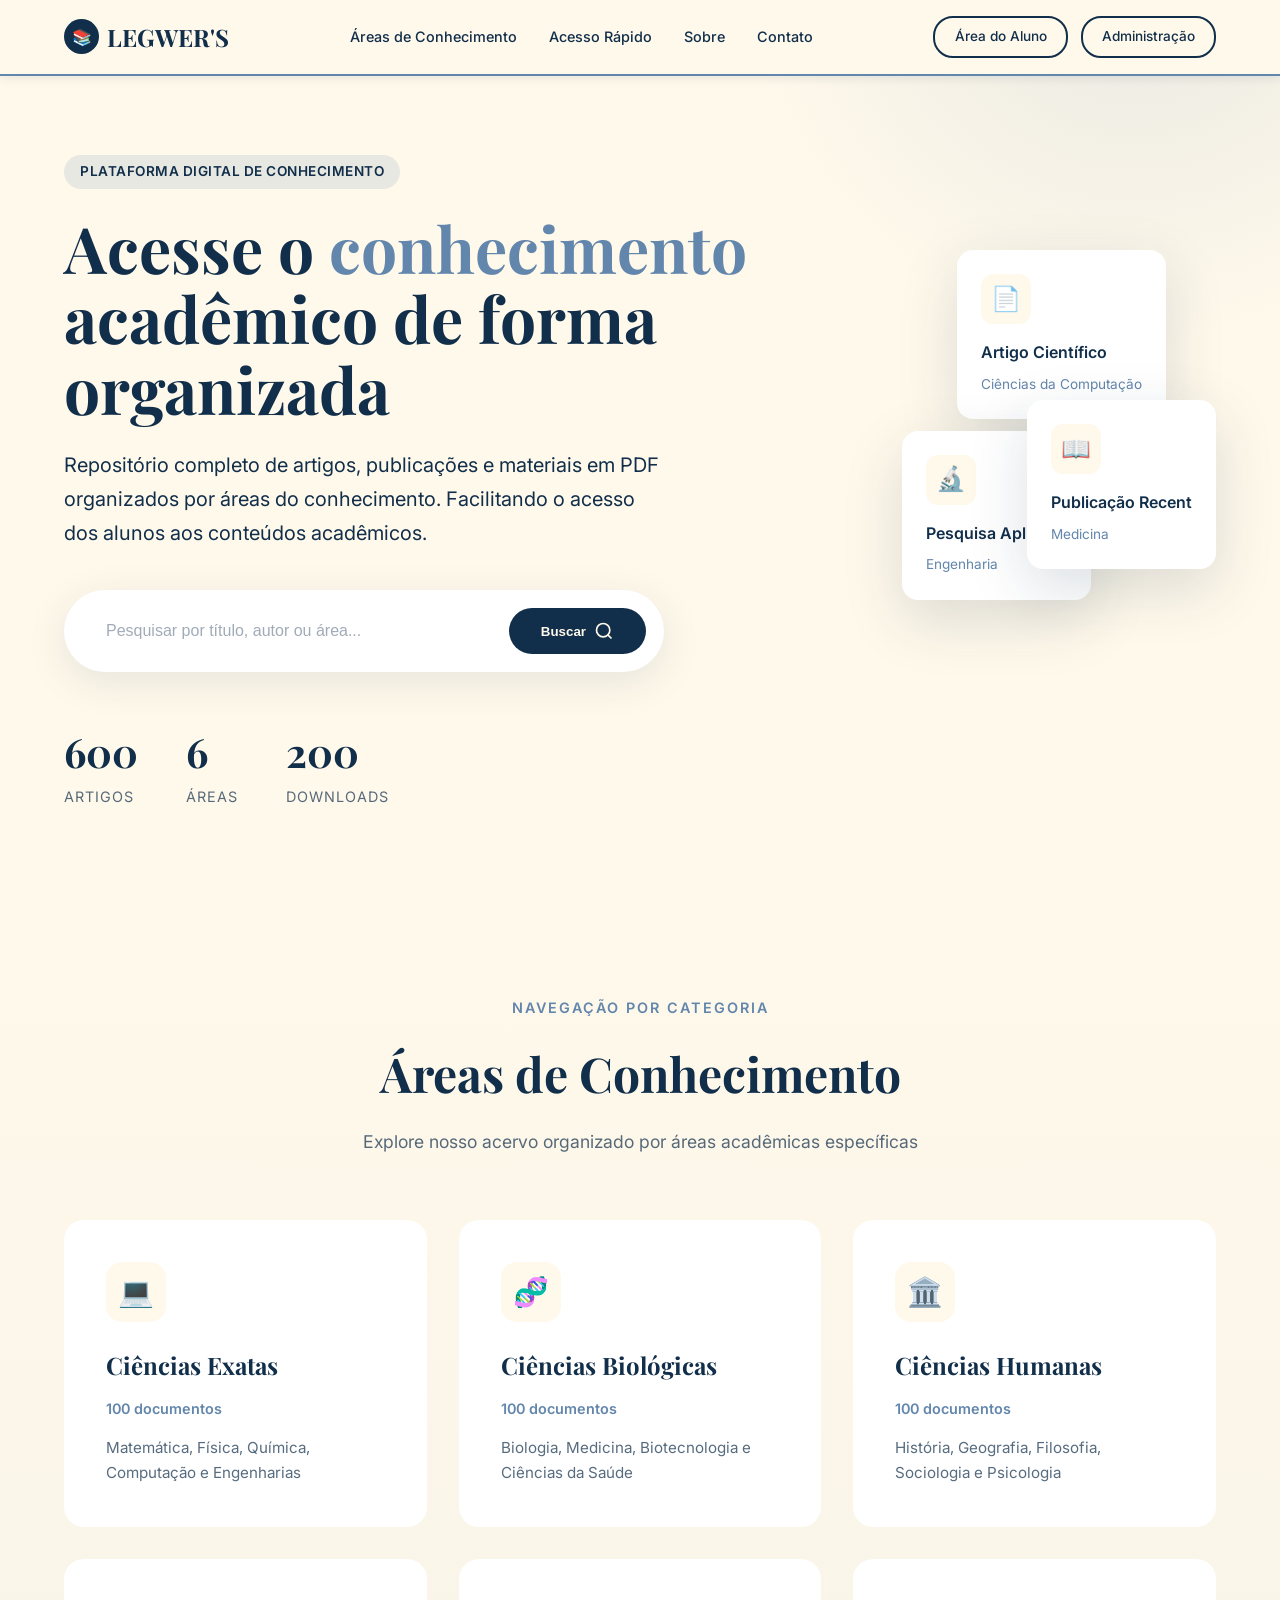
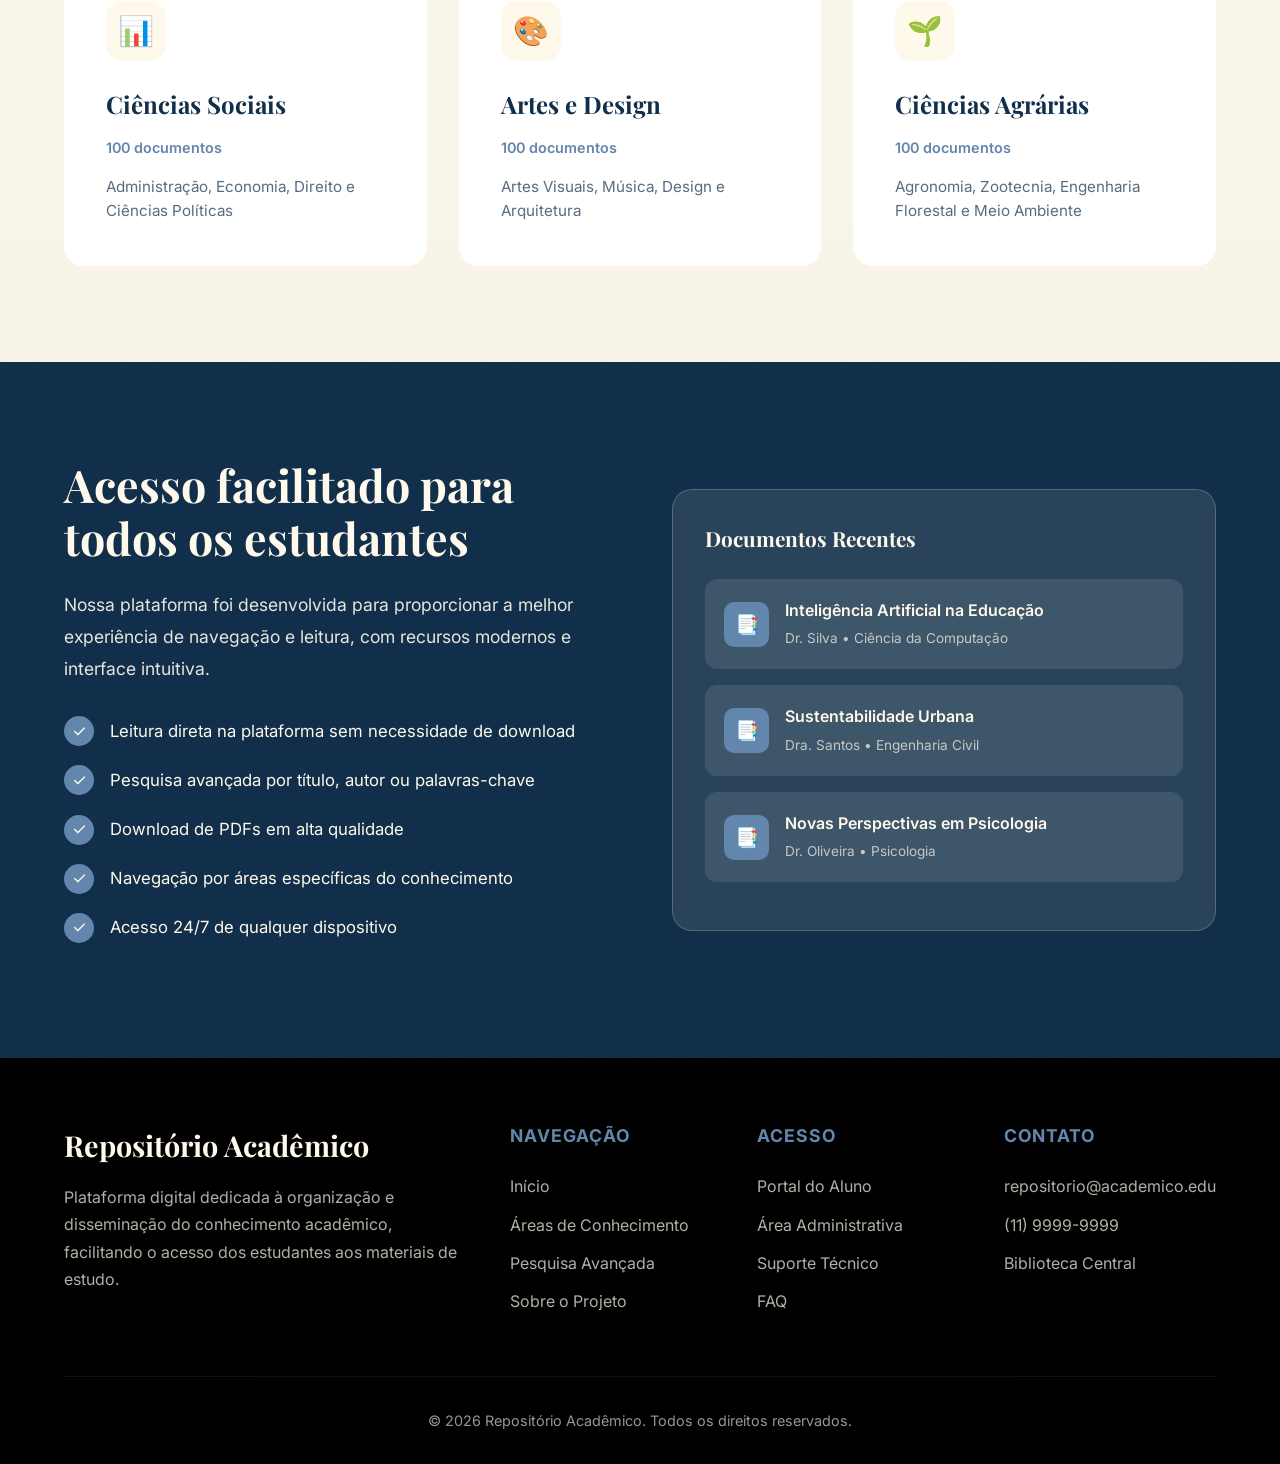
==== index.html @ c34f0406 "Add files via upload" ====
<!DOCTYPE html>
<html lang="pt-BR">
<head>
    <meta charset="UTF-8">
    <meta name="viewport" content="width=device-width, initial-scale=1.0">
    <title>Repositório Acadêmico - Acesso ao Conhecimento</title>
    <link href="https://fonts.googleapis.com/css2?family=Playfair+Display:wght@400;600;700&family=Inter:wght@300;400;500;600&display=swap" rel="stylesheet">
    <style>
        * {
            margin: 0;
            padding: 0;
            box-sizing: border-box;
        }

        :root {
            --bege: #FFF9EB;
            --azul-medio: #6386AC;
            --azul-escuro: #112E4A;
            --preto: #000000;
            --branco: #FFFFFF;
        }

        body {
            font-family: 'Inter', sans-serif;
            background-color: var(--bege);
            color: var(--azul-escuro);
            line-height: 1.6;
            overflow-x: hidden;
        }

        /* Navegação - AJUSTADA */
        nav {
            position: fixed;
            top: 0;
            width: 100%;
            background: rgba(255, 249, 235, 0.98);
            z-index: 1000;
            padding: 1rem 5%;
            display: flex;
            justify-content: space-between;
            align-items: center;
            border-bottom: 2px solid var(--azul-medio);
            box-shadow: 0 2px 10px rgba(17, 46, 74, 0.1);
        }

        .logo {
            font-family: 'Playfair Display', serif;
            font-size: 1.5rem;
            font-weight: 700;
            color: var(--azul-escuro);
            text-decoration: none;
            display: flex;
            align-items: center;
            gap: 0.5rem;
        }

        .logo-icon {
            width: 35px;
            height: 35px;
            background: var(--azul-escuro);
            border-radius: 50%;
            display: flex;
            align-items: center;
            justify-content: center;
            color: var(--bege);
            font-size: 1rem;
        }

        .nav-links {
            display: flex;
            gap: 2rem;
            list-style: none;
        }

        .nav-links a {
            text-decoration: none;
            color: var(--azul-escuro);
            font-weight: 500;
            font-size: 0.9rem;
            position: relative;
            transition: color 0.3s ease;
            padding: 0.5rem 0;
        }

        .nav-links a::after {
            content: '';
            position: absolute;
            bottom: 0;
            left: 0;
            width: 0;
            height: 2px;
            background: var(--azul-medio);
            transition: width 0.3s ease;
        }

        .nav-links a:hover::after {
            width: 100%;
        }

        .nav-links a:hover {
            color: var(--azul-medio);
        }

        .nav-buttons {
            display: flex;
            gap: 0.8rem;
        }

        /* Botões AJUSTADOS - mesmo formato, tamanho moderado */
        .btn {
            padding: 0.5rem 1.2rem;
            border-radius: 20px;
            text-decoration: none;
            font-weight: 500;
            font-size: 0.85rem;
            transition: all 0.3s ease;
            cursor: pointer;
            border: 2px solid var(--azul-escuro);
            min-width: 120px;
            text-align: center;
        }

        /* Botão Área do Aluno - outline */
        .btn-outline {
            color: var(--azul-escuro);
            background: transparent;
        }

        .btn-outline:hover {
            background: var(--azul-escuro);
            color: var(--bege);
        }

        /* Botão Administração - AJUSTADO para ter o mesmo efeito de inversão */
        .btn-primary {
            color: var(--azul-escuro);
            background: transparent;
        }

        .btn-primary:hover {
            background: var(--azul-escuro);
            color: var(--bege)
        }

        /* Hero Section */
        .hero {
            min-height: 100vh;
            display: flex;
            align-items: center;
            padding: 8rem 5% 4rem;
            position: relative;
            overflow: hidden;
        }

        .hero::before {
            content: '';
            position: absolute;
            top: -50%;
            right: -20%;
            width: 800px;
            height: 800px;
            background: radial-gradient(circle, rgba(99, 134, 172, 0.15) 0%, transparent 70%);
            border-radius: 50%;
            animation: pulse 8s ease-in-out infinite;
        }

        @keyframes pulse {
            0%, 100% { transform: scale(1); opacity: 0.5; }
            50% { transform: scale(1.1); opacity: 0.8; }
        }

        .hero-content {
            max-width: 700px;
            z-index: 2;
        }

        .hero-tag {
            display: inline-block;
            padding: 0.4rem 1rem;
            background: rgba(99, 134, 172, 0.15);
            color: var(--azul-escuro);
            border-radius: 20px;
            font-size: 0.85rem;
            font-weight: 600;
            margin-bottom: 1.5rem;
            letter-spacing: 0.5px;
            text-transform: uppercase;
        }

        .hero h1 {
            font-family: 'Playfair Display', serif;
            font-size: 4rem;
            line-height: 1.1;
            margin-bottom: 1.5rem;
            color: var(--azul-escuro);
            font-weight: 700;
        }

        .hero h1 span {
            color: var(--azul-medio);
            position: relative;
        }

        .hero-description {
            font-size: 1.25rem;
            color: var(--azul-escuro);
            opacity: 0.8;
            margin-bottom: 2.5rem;
            max-width: 600px;
            line-height: 1.7;
        }

        .search-box {
            background: var(--branco);
            padding: 1rem;
            border-radius: 50px;
            display: flex;
            box-shadow: 0 10px 40px rgba(17, 46, 74, 0.1);
            max-width: 600px;
            margin-bottom: 3rem;
            border: 2px solid transparent;
            transition: all 0.3s ease;
        }

        .search-box:focus-within {
            border-color: var(--azul-medio);
            box-shadow: 0 10px 40px rgba(99, 134, 172, 0.2);
        }

        .search-box input {
            flex: 1;
            border: none;
            outline: none;
            padding: 0.8rem 1.5rem;
            font-size: 1rem;
            color: var(--azul-escuro);
            background: transparent;
        }

        .search-box input::placeholder {
            color: rgba(17, 46, 74, 0.4);
        }

        .search-btn {
            background: var(--azul-escuro);
            color: var(--bege);
            border: none;
            padding: 0.8rem 2rem;
            border-radius: 30px;
            cursor: pointer;
            font-weight: 600;
            transition: all 0.3s ease;
            display: flex;
            align-items: center;
            gap: 0.5rem;
        }

        .search-btn:hover {
            background: var(--azul-medio);
            transform: scale(1.05);
        }

        .stats {
            display: flex;
            gap: 3rem;
        }

        .stat-item {
            text-align: left;
        }

        .stat-number {
            font-family: 'Playfair Display', serif;
            font-size: 2.5rem;
            font-weight: 700;
            color: var(--azul-escuro);
            display: block;
        }

        .stat-label {
            font-size: 0.9rem;
            color: var(--azul-escuro);
            opacity: 0.7;
            text-transform: uppercase;
            letter-spacing: 1px;
        }

        /* Hero Image/Illustration */
        .hero-visual {
            position: absolute;
            right: 5%;
            top: 50%;
            transform: translateY(-50%);
            width: 500px;
            height: 500px;
            z-index: 1;
        }

        .floating-card {
            position: absolute;
            background: var(--branco);
            padding: 1.5rem;
            border-radius: 16px;
            box-shadow: 0 20px 60px rgba(17, 46, 74, 0.15);
            animation: float 6s ease-in-out infinite;
        }

        .floating-card:nth-child(1) {
            top: 10%;
            right: 10%;
            animation-delay: 0s;
        }

        .floating-card:nth-child(2) {
            bottom: 20%;
            right: 25%;
            animation-delay: 2s;
        }

        .floating-card:nth-child(3) {
            top: 40%;
            right: 0%;
            animation-delay: 4s;
        }

        @keyframes float {
            0%, 100% { transform: translateY(0px); }
            50% { transform: translateY(-20px); }
        }

        .card-icon {
            width: 50px;
            height: 50px;
            background: var(--bege);
            border-radius: 12px;
            display: flex;
            align-items: center;
            justify-content: center;
            margin-bottom: 1rem;
            font-size: 1.5rem;
        }

        .card-title {
            font-weight: 600;
            color: var(--azul-escuro);
            margin-bottom: 0.5rem;
        }

        .card-meta {
            font-size: 0.85rem;
            color: var(--azul-medio);
        }

        /* Áreas de Conhecimento */
        .areas-section {
            padding: 6rem 5%;
            background: linear-gradient(to bottom, var(--bege), rgba(99, 134, 172, 0.05));
        }

        .section-header {
            text-align: center;
            margin-bottom: 4rem;
        }

        .section-tag {
            color: var(--azul-medio);
            font-weight: 600;
            text-transform: uppercase;
            letter-spacing: 2px;
            font-size: 0.9rem;
            margin-bottom: 1rem;
            display: block;
        }

        .section-title {
            font-family: 'Playfair Display', serif;
            font-size: 3rem;
            color: var(--azul-escuro);
            margin-bottom: 1rem;
        }

        .section-subtitle {
            color: var(--azul-escuro);
            opacity: 0.7;
            font-size: 1.1rem;
            max-width: 600px;
            margin: 0 auto;
        }

        .areas-grid {
            display: grid;
            grid-template-columns: repeat(auto-fit, minmax(280px, 1fr));
            gap: 2rem;
            max-width: 1200px;
            margin: 0 auto;
        }

        .area-card {
            background: var(--branco);
            padding: 2.5rem;
            border-radius: 20px;
            transition: all 0.4s ease;
            cursor: pointer;
            border: 2px solid transparent;
            position: relative;
            overflow: hidden;
        }

        .area-card::before {
            content: '';
            position: absolute;
            top: 0;
            left: 0;
            width: 100%;
            height: 4px;
            background: var(--azul-medio);
            transform: scaleX(0);
            transition: transform 0.4s ease;
        }

        .area-card:hover {
            transform: translateY(-10px);
            box-shadow: 0 20px 40px rgba(17, 46, 74, 0.1);
            border-color: rgba(99, 134, 172, 0.3);
        }

        .area-card:hover::before {
            transform: scaleX(1);
        }

        .area-icon {
            width: 60px;
            height: 60px;
            background: var(--bege);
            border-radius: 16px;
            display: flex;
            align-items: center;
            justify-content: center;
            font-size: 1.8rem;
            margin-bottom: 1.5rem;
            transition: all 0.3s ease;
        }

        .area-card:hover .area-icon {
            background: var(--azul-escuro);
            transform: scale(1.1);
        }

        .area-title {
            font-family: 'Playfair Display', serif;
            font-size: 1.5rem;
            color: var(--azul-escuro);
            margin-bottom: 0.8rem;
        }

        .area-count {
            color: var(--azul-medio);
            font-size: 0.9rem;
            font-weight: 600;
            margin-bottom: 1rem;
        }

        .area-desc {
            color: var(--azul-escuro);
            opacity: 0.7;
            font-size: 0.95rem;
            line-height: 1.6;
        }

        /* Destaques */
        .highlights-section {
            padding: 6rem 5%;
            background: var(--azul-escuro);
            color: var(--bege);
            position: relative;
            overflow: hidden;
        }

        .highlights-section::before {
            content: '';
            position: absolute;
            top: 0;
            left: 0;
            width: 100%;
            height: 100%;
            background: url("data:image/svg+xml,%3Csvg width='60' height='60' viewBox='0 0 60 60' xmlns='http://www.w3.org/2000/svg'%3E%3Cg fill='none' fill-rule='evenodd'%3E%3Cg fill='%236386ac' fill-opacity='0.1'%3E%3Cpath d='M36 34v-4h-2v4h-4v2h4v4h2v-4h4v-2h-4zm0-30V0h-2v4h-4v2h4v4h2V6h4V4h-4zM6 34v-4H4v4H0v2h4v4h2v-4h4v-2H6zM6 4V0H4v4H0v2h4v4h2V6h4V4H6z'/%3E%3C/g%3E%3C/g%3E%3C/svg%3E");
            opacity: 0.3;
        }

        .highlights-content {
            max-width: 1200px;
            margin: 0 auto;
            display: grid;
            grid-template-columns: 1fr 1fr;
            gap: 4rem;
            align-items: center;
            position: relative;
            z-index: 1;
        }

        .highlights-text h2 {
            font-family: 'Playfair Display', serif;
            font-size: 2.8rem;
            margin-bottom: 1.5rem;
            line-height: 1.2;
        }

        .highlights-text p {
            font-size: 1.1rem;
            opacity: 0.9;
            margin-bottom: 2rem;
            line-height: 1.8;
        }

        .feature-list {
            list-style: none;
            space-y: 1rem;
        }

        .feature-list li {
            display: flex;
            align-items: center;
            gap: 1rem;
            margin-bottom: 1.2rem;
            font-size: 1.05rem;
        }

        .feature-icon {
            width: 30px;
            height: 30px;
            background: var(--azul-medio);
            border-radius: 50%;
            display: flex;
            align-items: center;
            justify-content: center;
            flex-shrink: 0;
        }

        .highlights-image {
            position: relative;
        }

        .image-frame {
            background: rgba(255, 249, 235, 0.1);
            border-radius: 20px;
            padding: 2rem;
            backdrop-filter: blur(10px);
            border: 1px solid rgba(255, 249, 235, 0.2);
        }

        .recent-docs {
            space-y: 1rem;
        }

        .doc-item {
            background: rgba(255, 249, 235, 0.1);
            padding: 1.2rem;
            border-radius: 12px;
            margin-bottom: 1rem;
            display: flex;
            align-items: center;
            gap: 1rem;
            transition: all 0.3s ease;
            cursor: pointer;
        }

        .doc-item:hover {
            background: rgba(255, 249, 235, 0.2);
            transform: translateX(10px);
        }

        .doc-icon {
            width: 45px;
            height: 45px;
            background: var(--azul-medio);
            border-radius: 10px;
            display: flex;
            align-items: center;
            justify-content: center;
            font-size: 1.2rem;
        }

        .doc-info h4 {
            font-size: 1rem;
            margin-bottom: 0.3rem;
            font-weight: 600;
        }

        .doc-info p {
            font-size: 0.85rem;
            opacity: 0.7;
            margin: 0;
        }

        /* Footer */
        footer {
            background: var(--preto);
            color: var(--bege);
            padding: 4rem 5% 2rem;
        }

        .footer-content {
            max-width: 1200px;
            margin: 0 auto;
            display: grid;
            grid-template-columns: 2fr 1fr 1fr 1fr;
            gap: 3rem;
            margin-bottom: 3rem;
        }

        .footer-brand h3 {
            font-family: 'Playfair Display', serif;
            font-size: 1.8rem;
            margin-bottom: 1rem;
        }

        .footer-brand p {
            opacity: 0.7;
            line-height: 1.7;
            margin-bottom: 1.5rem;
        }

        .footer-section h4 {
            font-size: 1.1rem;
            margin-bottom: 1.5rem;
            color: var(--azul-medio);
            text-transform: uppercase;
            letter-spacing: 1px;
        }

        .footer-section ul {
            list-style: none;
        }

        .footer-section li {
            margin-bottom: 0.8rem;
        }

        .footer-section a {
            color: var(--bege);
            text-decoration: none;
            opacity: 0.7;
            transition: all 0.3s ease;
        }

        .footer-section a:hover {
            opacity: 1;
            color: var(--azul-medio);
            padding-left: 5px;
        }

        .footer-bottom {
            border-top: 1px solid rgba(255, 249, 235, 0.1);
            padding-top: 2rem;
            text-align: center;
            opacity: 0.6;
            font-size: 0.9rem;
        }

        /* Responsividade */
        @media (max-width: 968px) {
            .hero {
                flex-direction: column;
                text-align: center;
                padding-top: 7rem;
            }

            .hero h1 {
                font-size: 2.8rem;
            }

            .hero-visual {
                position: relative;
                right: auto;
                top: auto;
                transform: none;
                width: 100%;
                height: 300px;
                margin-top: 3rem;
            }

            .stats {
                justify-content: center;
            }

            .highlights-content {
                grid-template-columns: 1fr;
            }

            .footer-content {
                grid-template-columns: 1fr 1fr;
            }

            .nav-links {
                display: none;
            }
            
            /* Ajuste dos botões no mobile */
            .nav-buttons {
                gap: 0.5rem;
            }
            
            .btn {
                padding: 0.4rem 0.8rem;
                font-size: 0.8rem;
                min-width: 100px;
            }
        }

        @media (max-width: 600px) {
            .hero h1 {
                font-size: 2.2rem;
            }

            .search-box {
                flex-direction: column;
                border-radius: 20px;
            }

            .search-btn {
                width: 100%;
                justify-content: center;
            }

            .stats {
                flex-direction: column;
                gap: 1.5rem;
                align-items: center;
            }

            .footer-content {
                grid-template-columns: 1fr;
            }
        }

        /* Animações de entrada */
        .fade-in {
            opacity: 0;
            transform: translateY(30px);
            animation: fadeIn 0.8s ease forwards;
        }

        @keyframes fadeIn {
            to {
                opacity: 1;
                transform: translateY(0);
            }
        }

        .delay-1 { animation-delay: 0.2s; }
        .delay-2 { animation-delay: 0.4s; }
        .delay-3 { animation-delay: 0.6s; }
    </style>
</head>
<body>
    <!-- Navegação - AJUSTADA -->
    <nav>
        <a href="#" class="logo">
            <div class="logo-icon">📚</div>
            LEGWER'S
        </a>
        
        <ul class="nav-links">
            <li><a href="#areas">Áreas de Conhecimento</a></li>
            <li><a href="#acesso">Acesso Rápido</a></li>
            <li><a href="#sobre">Sobre</a></li>
            <li><a href="#contato">Contato</a></li>
        </ul>

        <div class="nav-buttons">
            <a href="#" class="btn btn-outline">Área do Aluno</a>
            <a href="#" class="btn btn-primary">Administração</a>
        </div>
    </nav>

    <!-- Hero Section -->
    <section class="hero">
        <div class="hero-content">
            <span class="hero-tag fade-in">Plataforma Digital de Conhecimento</span>
            <h1 class="fade-in delay-1">
                Acesse o <span>conhecimento</span> acadêmico de forma organizada
            </h1>
            <p class="hero-description fade-in delay-2">
                Repositório completo de artigos, publicações e materiais em PDF organizados por áreas do conhecimento. Facilitando o acesso dos alunos aos conteúdos acadêmicos.
            </p>

            <div class="search-box fade-in delay-2">
                <input type="text" placeholder="Pesquisar por título, autor ou área...">
                <button class="search-btn">
                    <span>Buscar</span>
                    <svg width="20" height="20" viewBox="0 0 24 24" fill="none" stroke="currentColor" stroke-width="2">
                        <circle cx="11" cy="11" r="8"></circle>
                        <path d="m21 21-4.35-4.35"></path>
                    </svg>
                </button>
            </div>

            <div class="stats fade-in delay-3">
                <div class="stat-item">
                    <span class="stat-number">600</span>
                    <span class="stat-label">Artigos</span>
                </div>
                <div class="stat-item">
                    <span class="stat-number">6</span>
                    <span class="stat-label">Áreas</span>
                </div>
                <div class="stat-item">
                    <span class="stat-number">200</span>
                    <span class="stat-label">Downloads</span>
                </div>
            </div>
        </div>

        <div class="hero-visual">
            <div class="floating-card">
                <div class="card-icon">📄</div>
                <div class="card-title">Artigo Científico</div>
                <div class="card-meta">Ciências da Computação</div>
            </div>
            <div class="floating-card">
                <div class="card-icon">🔬</div>
                <div class="card-title">Pesquisa Aplicada</div>
                <div class="card-meta">Engenharia</div>
            </div>
            <div class="floating-card">
                <div class="card-icon">📖</div>
                <div class="card-title">Publicação Recent</div>
                <div class="card-meta">Medicina</div>
            </div>
        </div>
    </section>

    <!-- Áreas de Conhecimento -->
    <section class="areas-section" id="areas">
        <div class="section-header">
            <span class="section-tag">Navegação por Categoria</span>
            <h2 class="section-title">Áreas de Conhecimento</h2>
            <p class="section-subtitle">Explore nosso acervo organizado por áreas acadêmicas específicas</p>
        </div>

        <div class="areas-grid">
            <div class="area-card">
                <div class="area-icon">💻</div>
                <h3 class="area-title">Ciências Exatas</h3>
                <div class="area-count">100 documentos</div>
                <p class="area-desc">Matemática, Física, Química, Computação e Engenharias</p>
            </div>

            <div class="area-card">
                <div class="area-icon">🧬</div>
                <h3 class="area-title">Ciências Biológicas</h3>
                <div class="area-count">100 documentos</div>
                <p class="area-desc">Biologia, Medicina, Biotecnologia e Ciências da Saúde</p>
            </div>

            <div class="area-card">
                <div class="area-icon">🏛️</div>
                <h3 class="area-title">Ciências Humanas</h3>
                <div class="area-count">100 documentos</div>
                <p class="area-desc">História, Geografia, Filosofia, Sociologia e Psicologia</p>
            </div>

            <div class="area-card">
                <div class="area-icon">📊</div>
                <h3 class="area-title">Ciências Sociais</h3>
                <div class="area-count">100 documentos</div>
                <p class="area-desc">Administração, Economia, Direito e Ciências Políticas</p>
            </div>

            <div class="area-card">
                <div class="area-icon">🎨</div>
                <h3 class="area-title">Artes e Design</h3>
                <div class="area-count">100 documentos</div>
                <p class="area-desc">Artes Visuais, Música, Design e Arquitetura</p>
            </div>

            <div class="area-card">
                <div class="area-icon">🌱</div>
                <h3 class="area-title">Ciências Agrárias</h3>
                <div class="area-count">100 documentos</div>
                <p class="area-desc">Agronomia, Zootecnia, Engenharia Florestal e Meio Ambiente</p>
            </div>
        </div>
    </section>

    <!-- Destaques -->
    <section class="highlights-section">
        <div class="highlights-content">
            <div class="highlights-text">
                <h2>Acesso facilitado para todos os estudantes</h2>
                <p>Nossa plataforma foi desenvolvida para proporcionar a melhor experiência de navegação e leitura, com recursos modernos e interface intuitiva.</p>
                
                <ul class="feature-list">
                    <li>
                        <span class="feature-icon">✓</span>
                        <span>Leitura direta na plataforma sem necessidade de download</span>
                    </li>
                    <li>
                        <span class="feature-icon">✓</span>
                        <span>Pesquisa avançada por título, autor ou palavras-chave</span>
                    </li>
                    <li>
                        <span class="feature-icon">✓</span>
                        <span>Download de PDFs em alta qualidade</span>
                    </li>
                    <li>
                        <span class="feature-icon">✓</span>
                        <span>Navegação por áreas específicas do conhecimento</span>
                    </li>
                    <li>
                        <span class="feature-icon">✓</span>
                        <span>Acesso 24/7 de qualquer dispositivo</span>
                    </li>
                </ul>
            </div>

            <div class="highlights-image">
                <div class="image-frame">
                    <h3 style="margin-bottom: 1.5rem; font-family: 'Playfair Display', serif; font-size: 1.3rem;">Documentos Recentes</h3>
                    <div class="recent-docs">
                        <div class="doc-item">
                            <div class="doc-icon">📑</div>
                            <div class="doc-info">
                                <h4>Inteligência Artificial na Educação</h4>
                                <p>Dr. Silva • Ciência da Computação</p>
                            </div>
                        </div>
                        <div class="doc-item">
                            <div class="doc-icon">📑</div>
                            <div class="doc-info">
                                <h4>Sustentabilidade Urbana</h4>
                                <p>Dra. Santos • Engenharia Civil</p>
                            </div>
                        </div>
                        <div class="doc-item">
                            <div class="doc-icon">📑</div>
                            <div class="doc-info">
                                <h4>Novas Perspectivas em Psicologia</h4>
                                <p>Dr. Oliveira • Psicologia</p>
                            </div>
                        </div>
                    </div>
                </div>
            </div>
        </div>
    </section>

    <!-- Footer -->
    <footer>
        <div class="footer-content">
            <div class="footer-brand">
                <h3>Repositório Acadêmico</h3>
                <p>Plataforma digital dedicada à organização e disseminação do conhecimento acadêmico, facilitando o acesso dos estudantes aos materiais de estudo.</p>
            </div>
            
            <div class="footer-section">
                <h4>Navegação</h4>
                <ul>
                    <li><a href="#">Início</a></li>
                    <li><a href="#">Áreas de Conhecimento</a></li>
                    <li><a href="#">Pesquisa Avançada</a></li>
                    <li><a href="#">Sobre o Projeto</a></li>
                </ul>
            </div>

            <div class="footer-section">
                <h4>Acesso</h4>
                <ul>
                    <li><a href="#">Portal do Aluno</a></li>
                    <li><a href="#">Área Administrativa</a></li>
                    <li><a href="#">Suporte Técnico</a></li>
                    <li><a href="#">FAQ</a></li>
                </ul>
            </div>

            <div class="footer-section">
                <h4>Contato</h4>
                <ul>
                    <li><a href="#">repositorio@academico.edu</a></li>
                    <li><a href="#">(11) 9999-9999</a></li>
                    <li><a href="#">Biblioteca Central</a></li>
                </ul>
            </div>
        </div>

        <div class="footer-bottom">
            <p>&copy; 2026 Repositório Acadêmico. Todos os direitos reservados.</p>
        </div>
    </footer>

    <script>
        // Animação suave ao rolar
        document.querySelectorAll('a[href^="#"]').forEach(anchor => {
            anchor.addEventListener('click', function (e) {
                e.preventDefault();
                const target = document.querySelector(this.getAttribute('href'));
                if (target) {
                    target.scrollIntoView({
                        behavior: 'smooth',
                        block: 'start'
                    });
                }
            });
        });

        // Efeito de navegação ao rolar
        window.addEventListener('scroll', () => {
            const nav = document.querySelector('nav');
            if (window.scrollY > 50) {
                nav.style.boxShadow = '0 2px 20px rgba(17, 46, 74, 0.1)';
            } else {
                nav.style.boxShadow = '0 2px 10px rgba(17, 46, 74, 0.1)';
            }
        });

        // Animação de entrada dos cards
        const observerOptions = {
            threshold: 0.1,
            rootMargin: '0px 0px -50px 0px'
        };

        const observer = new IntersectionObserver((entries) => {
            entries.forEach(entry => {
                if (entry.isIntersecting) {
                    entry.target.style.opacity = '1';
                    entry.target.style.transform = 'translateY(0)';
                }
            });
        }, observerOptions);

        document.querySelectorAll('.area-card').forEach((card, index) => {
            card.style.opacity = '0';
            card.style.transform = 'translateY(30px)';
            card.style.transition = `all 0.6s ease ${index * 0.1}s`;
            observer.observe(card);
        });
    </script>
</body>
</html>
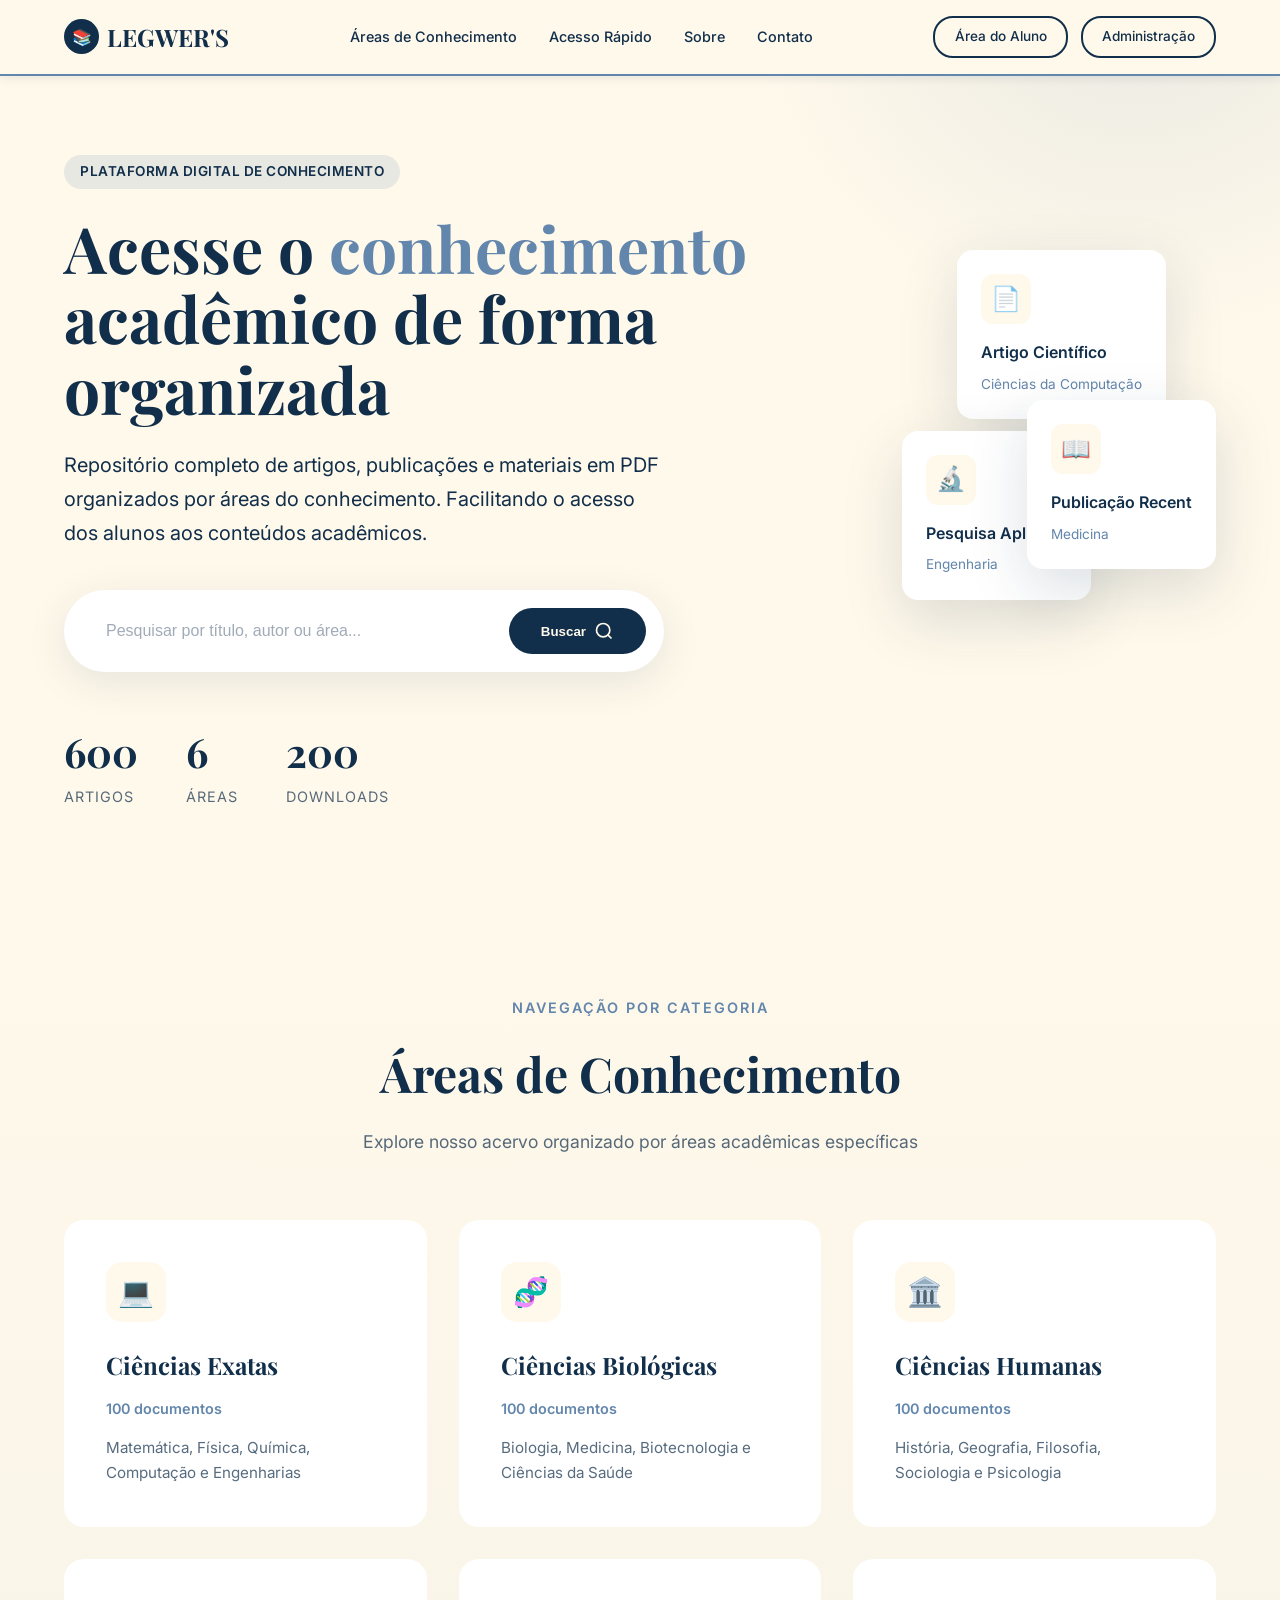
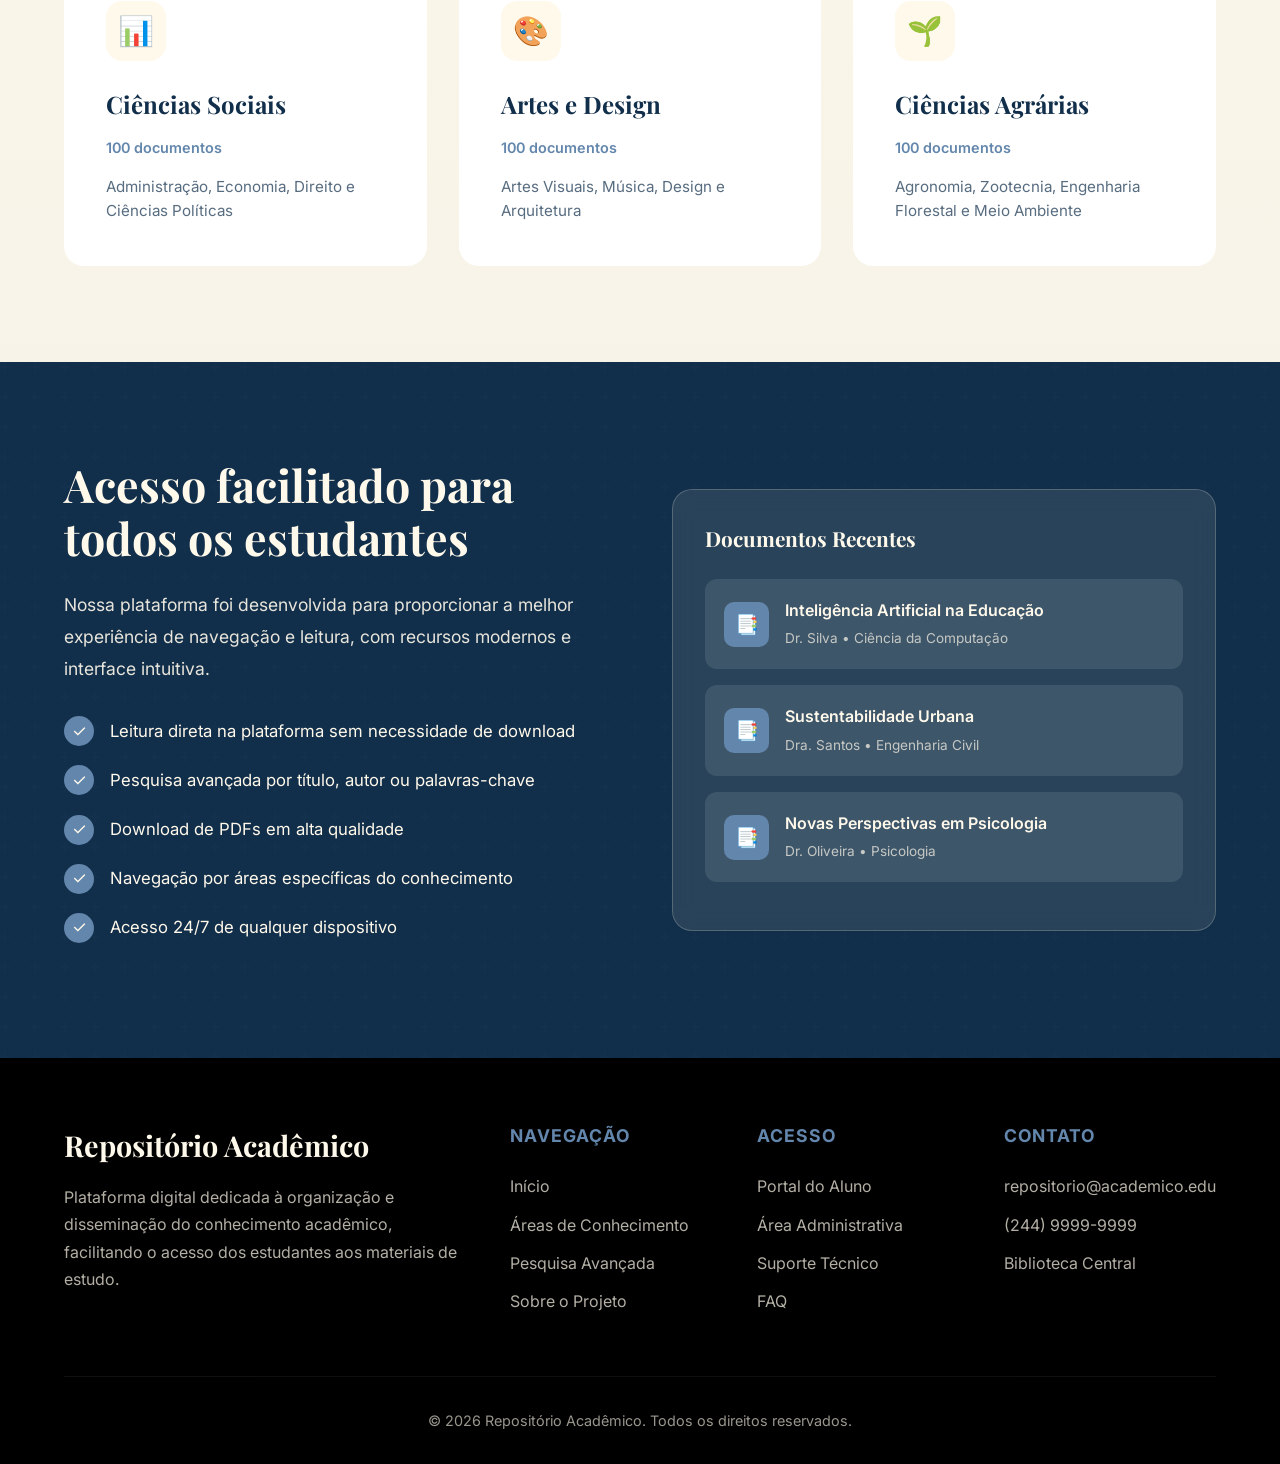
==== commit 3cb8c25e: "Update print statement from 'Hello' to 'Goodbye'" ====
--- a/index.html
+++ b/index.html
@@ -977,7 +977,7 @@
                 <h4>Contato</h4>
                 <ul>
                     <li><a href="#">repositorio@academico.edu</a></li>
-                    <li><a href="#">(11) 9999-9999</a></li>
+                    <li><a href="#">(244) 9999-9999</a></li>
                     <li><a href="#">Biblioteca Central</a></li>
                 </ul>
             </div>
@@ -1036,4 +1036,5 @@
         });
     </script>
 </body>
-</html>+
+</html>
